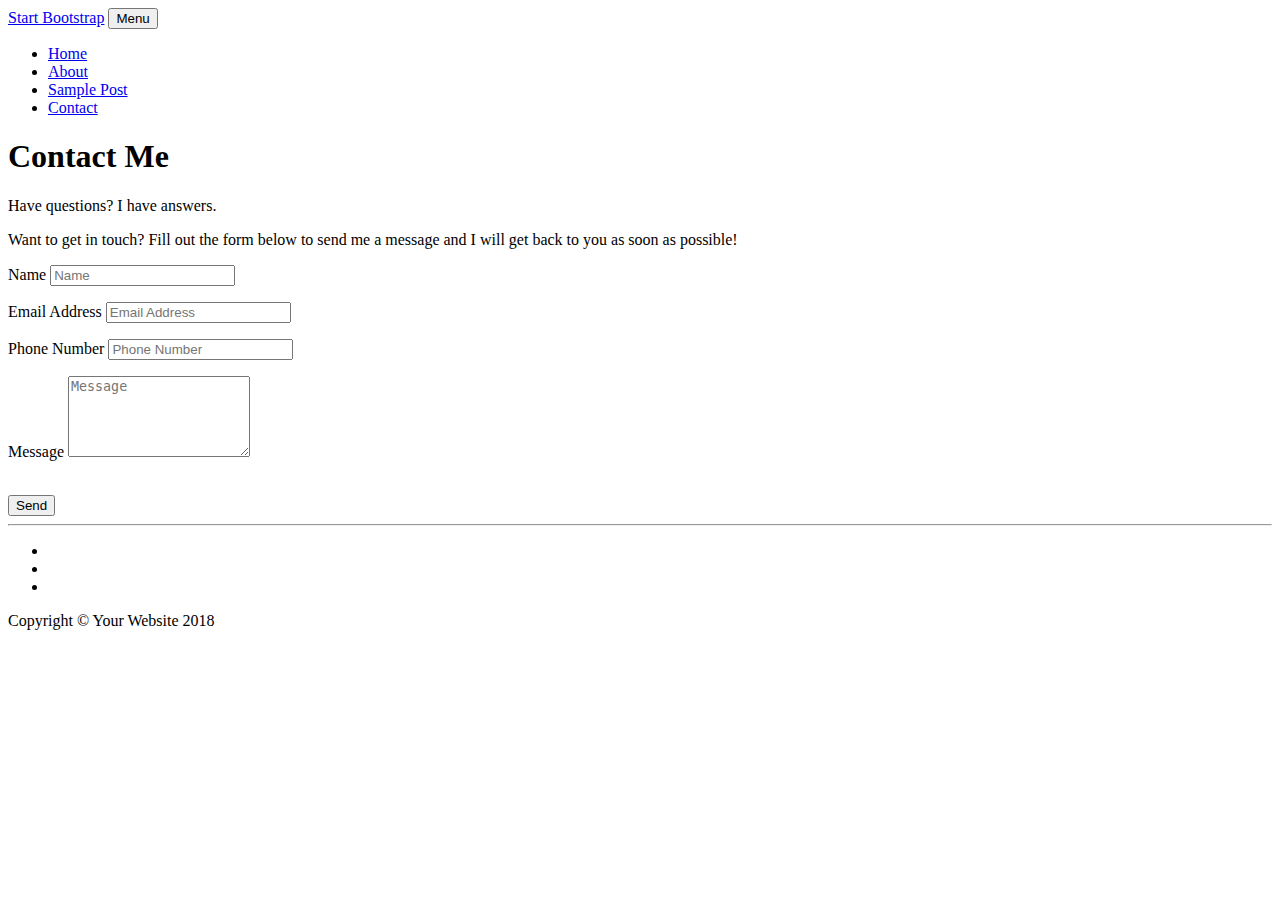
==== contact.html @ 69140db0 "ad" ====
<!DOCTYPE html>
<html lang="en">

  <head>

    <meta charset="utf-8">
    <meta name="viewport" content="width=device-width, initial-scale=1, shrink-to-fit=no">
    <meta name="description" content="">
    <meta name="author" content="">

    <title>Clean Blog - Start Bootstrap Theme</title>

    <!-- Bootstrap core CSS -->
    <link href="vendor/bootstrap/css/bootstrap.min.css" rel="stylesheet">

    <!-- Custom fonts for this template -->
    <link href="vendor/font-awesome/css/font-awesome.min.css" rel="stylesheet" type="text/css">
    <link href='https://fonts.googleapis.com/css?family=Lora:400,700,400italic,700italic' rel='stylesheet' type='text/css'>
    <link href='https://fonts.googleapis.com/css?family=Open+Sans:300italic,400italic,600italic,700italic,800italic,400,300,600,700,800' rel='stylesheet' type='text/css'>

    <!-- Custom styles for this template -->
    <link href="css/clean-blog.min.css" rel="stylesheet">

  </head>

  <body>

    <!-- Navigation -->
    <nav class="navbar navbar-expand-lg navbar-light fixed-top" id="mainNav">
      <div class="container">
        <a class="navbar-brand" href="index.html">Start Bootstrap</a>
        <button class="navbar-toggler navbar-toggler-right" type="button" data-toggle="collapse" data-target="#navbarResponsive" aria-controls="navbarResponsive" aria-expanded="false" aria-label="Toggle navigation">
          Menu
          <i class="fa fa-bars"></i>
        </button>
        <div class="collapse navbar-collapse" id="navbarResponsive">
          <ul class="navbar-nav ml-auto">
            <li class="nav-item">
              <a class="nav-link" href="index.html">Home</a>
            </li>
            <li class="nav-item">
              <a class="nav-link" href="about.html">About</a>
            </li>
            <li class="nav-item">
              <a class="nav-link" href="post.html">Sample Post</a>
            </li>
            <li class="nav-item">
              <a class="nav-link" href="contact.html">Contact</a>
            </li>
          </ul>
        </div>
      </div>
    </nav>

    <!-- Page Header -->
    <header class="masthead" style="background-image: url('img/contact-bg.jpg')">
      <div class="overlay"></div>
      <div class="container">
        <div class="row">
          <div class="col-lg-8 col-md-10 mx-auto">
            <div class="page-heading">
              <h1>Contact Me</h1>
              <span class="subheading">Have questions? I have answers.</span>
            </div>
          </div>
        </div>
      </div>
    </header>

    <!-- Main Content -->
    <div class="container">
      <div class="row">
        <div class="col-lg-8 col-md-10 mx-auto">
          <p>Want to get in touch? Fill out the form below to send me a message and I will get back to you as soon as possible!</p>
          <!-- Contact Form - Enter your email address on line 19 of the mail/contact_me.php file to make this form work. -->
          <!-- WARNING: Some web hosts do not allow emails to be sent through forms to common mail hosts like Gmail or Yahoo. It's recommended that you use a private domain email address! -->
          <!-- To use the contact form, your site must be on a live web host with PHP! The form will not work locally! -->
          <form name="sentMessage" id="contactForm" novalidate>
            <div class="control-group">
              <div class="form-group floating-label-form-group controls">
                <label>Name</label>
                <input type="text" class="form-control" placeholder="Name" id="name" required data-validation-required-message="Please enter your name.">
                <p class="help-block text-danger"></p>
              </div>
            </div>
            <div class="control-group">
              <div class="form-group floating-label-form-group controls">
                <label>Email Address</label>
                <input type="email" class="form-control" placeholder="Email Address" id="email" required data-validation-required-message="Please enter your email address.">
                <p class="help-block text-danger"></p>
              </div>
            </div>
            <div class="control-group">
              <div class="form-group col-xs-12 floating-label-form-group controls">
                <label>Phone Number</label>
                <input type="tel" class="form-control" placeholder="Phone Number" id="phone" required data-validation-required-message="Please enter your phone number.">
                <p class="help-block text-danger"></p>
              </div>
            </div>
            <div class="control-group">
              <div class="form-group floating-label-form-group controls">
                <label>Message</label>
                <textarea rows="5" class="form-control" placeholder="Message" id="message" required data-validation-required-message="Please enter a message."></textarea>
                <p class="help-block text-danger"></p>
              </div>
            </div>
            <br>
            <div id="success"></div>
            <div class="form-group">
              <button type="submit" class="btn btn-primary" id="sendMessageButton">Send</button>
            </div>
          </form>
        </div>
      </div>
    </div>

    <hr>

    <!-- Footer -->
    <footer>
      <div class="container">
        <div class="row">
          <div class="col-lg-8 col-md-10 mx-auto">
            <ul class="list-inline text-center">
              <li class="list-inline-item">
                <a href="#">
                  <span class="fa-stack fa-lg">
                    <i class="fa fa-circle fa-stack-2x"></i>
                    <i class="fa fa-twitter fa-stack-1x fa-inverse"></i>
                  </span>
                </a>
              </li>
              <li class="list-inline-item">
                <a href="#">
                  <span class="fa-stack fa-lg">
                    <i class="fa fa-circle fa-stack-2x"></i>
                    <i class="fa fa-facebook fa-stack-1x fa-inverse"></i>
                  </span>
                </a>
              </li>
              <li class="list-inline-item">
                <a href="#">
                  <span class="fa-stack fa-lg">
                    <i class="fa fa-circle fa-stack-2x"></i>
                    <i class="fa fa-github fa-stack-1x fa-inverse"></i>
                  </span>
                </a>
              </li>
            </ul>
            <p class="copyright text-muted">Copyright &copy; Your Website 2018</p>
          </div>
        </div>
      </div>
    </footer>

    <!-- Bootstrap core JavaScript -->
    <script src="vendor/jquery/jquery.min.js"></script>
    <script src="vendor/bootstrap/js/bootstrap.bundle.min.js"></script>

    <!-- Contact Form JavaScript -->
    <script src="js/jqBootstrapValidation.js"></script>
    <script src="js/contact_me.js"></script>

    <!-- Custom scripts for this template -->
    <script src="js/clean-blog.min.js"></script>

  </body>

</html>
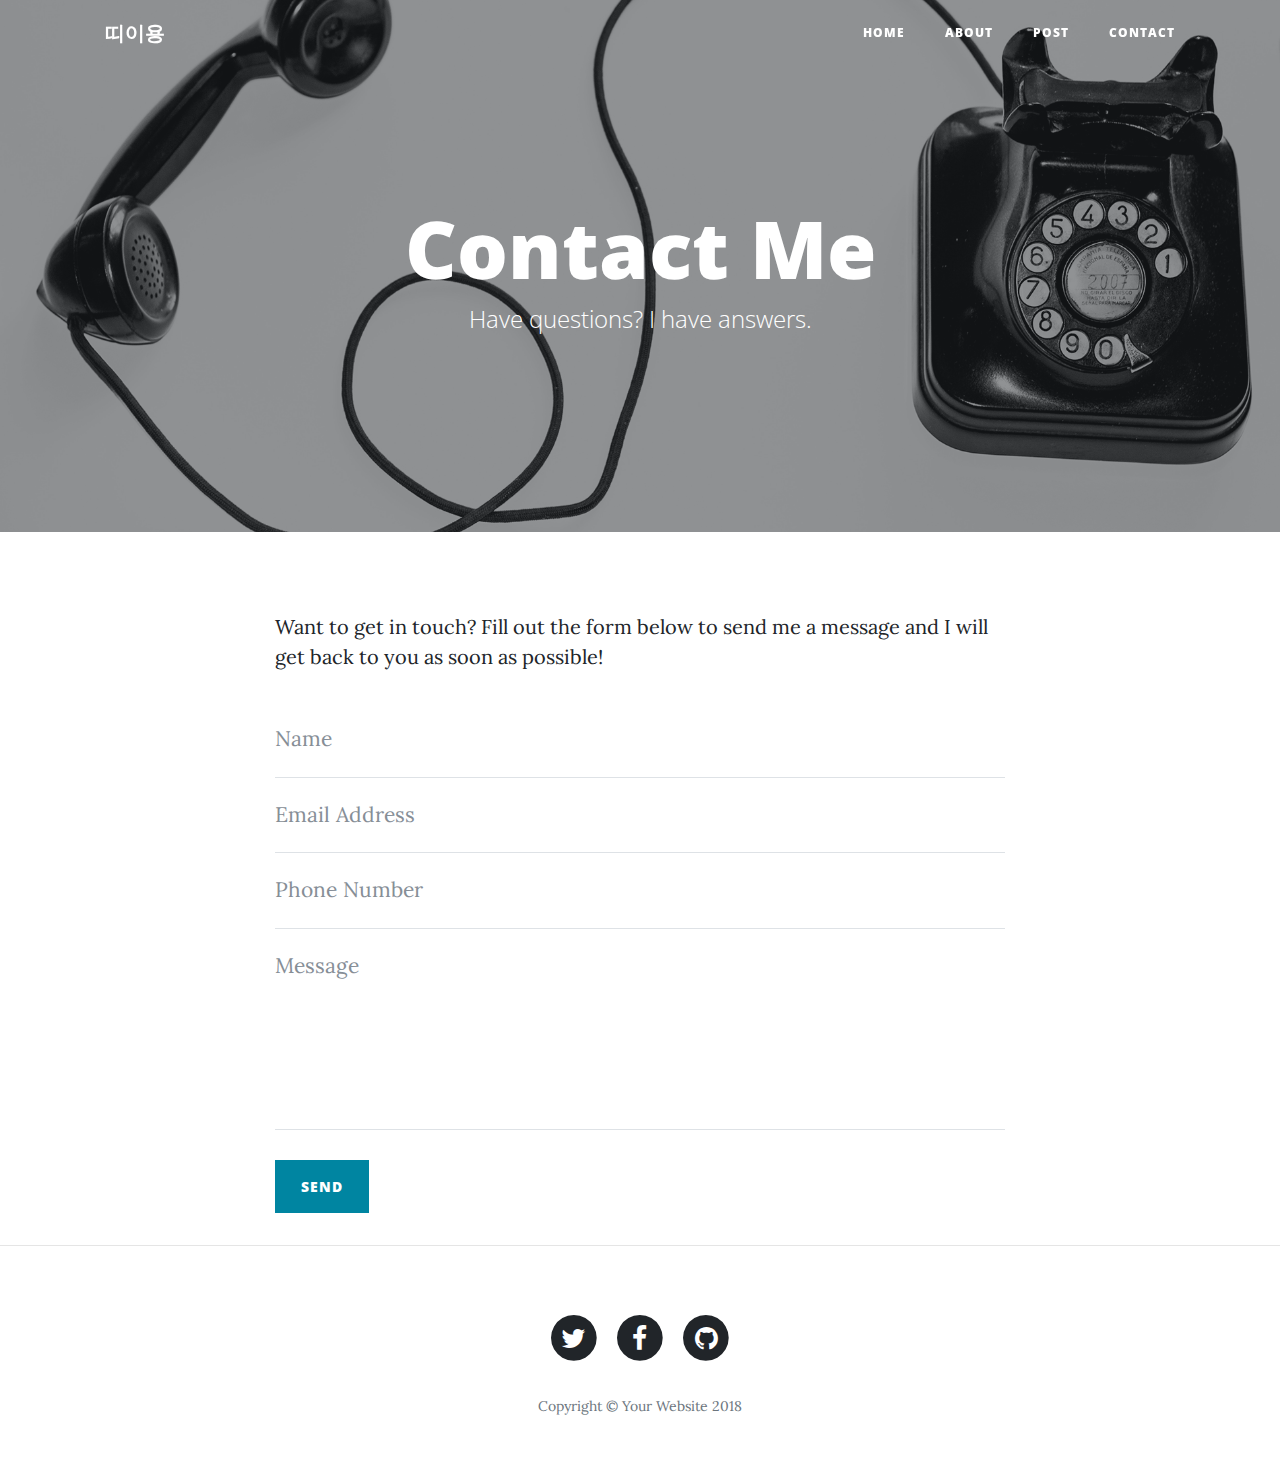
==== commit ac2a10e4: "Add files via upload" ====
--- a/contact.html
+++ b/contact.html
@@ -8,7 +8,7 @@
     <meta name="description" content="">
     <meta name="author" content="">
 
-    <title>Clean Blog - Start Bootstrap Theme</title>
+    <title>잘생겼다</title>
 
     <!-- Bootstrap core CSS -->
     <link href="vendor/bootstrap/css/bootstrap.min.css" rel="stylesheet">
@@ -28,7 +28,7 @@
     <!-- Navigation -->
     <nav class="navbar navbar-expand-lg navbar-light fixed-top" id="mainNav">
       <div class="container">
-        <a class="navbar-brand" href="index.html">Start Bootstrap</a>
+        <a class="navbar-brand" href="index.html">띠이용</a>
         <button class="navbar-toggler navbar-toggler-right" type="button" data-toggle="collapse" data-target="#navbarResponsive" aria-controls="navbarResponsive" aria-expanded="false" aria-label="Toggle navigation">
           Menu
           <i class="fa fa-bars"></i>
@@ -42,7 +42,7 @@
               <a class="nav-link" href="about.html">About</a>
             </li>
             <li class="nav-item">
-              <a class="nav-link" href="post.html">Sample Post</a>
+              <a class="nav-link" href="post.html">Post</a>
             </li>
             <li class="nav-item">
               <a class="nav-link" href="contact.html">Contact</a>
--- a/css/clean-blog.min.css
+++ b/css/clean-blog.min.css
@@ -0,0 +1 @@
+body{font-size:20px;color:#212529;font-family:Lora,'Times New Roman',serif}p{line-height:1.5;margin:30px 0}p a{text-decoration:underline}h1,h2,h3,h4,h5,h6{font-weight:800;font-family:'Open Sans','Helvetica Neue',Helvetica,Arial,sans-serif}a{color:#212529;-webkit-transition:all .2s;-moz-transition:all .2s;transition:all .2s}a:focus,a:hover{color:#0085a1}blockquote{font-style:italic;color:#868e96}.section-heading{font-size:36px;font-weight:700;margin-top:60px}.caption{font-size:14px;font-style:italic;display:block;margin:0;padding:10px;text-align:center;border-bottom-right-radius:5px;border-bottom-left-radius:5px}::-moz-selection{color:#fff;background:#0085a1;text-shadow:none}::selection{color:#fff;background:#0085a1;text-shadow:none}img::selection{color:#fff;background:0 0}img::-moz-selection{color:#fff;background:0 0}#mainNav{position:absolute;border-bottom:1px solid #e9ecef;background-color:#fff;font-family:'Open Sans','Helvetica Neue',Helvetica,Arial,sans-serif}#mainNav .navbar-brand{font-weight:800;color:#343a40}#mainNav .navbar-toggler{font-size:12px;font-weight:800;padding:13px;text-transform:uppercase;color:#343a40}#mainNav .navbar-nav>li.nav-item>a{font-size:12px;font-weight:800;letter-spacing:1px;text-transform:uppercase}@media only screen and (min-width:992px){#mainNav{border-bottom:1px solid transparent;background:0 0}#mainNav .navbar-brand{padding:10px 20px;color:#fff}#mainNav .navbar-brand:focus,#mainNav .navbar-brand:hover{color:rgba(255,255,255,.8)}#mainNav .navbar-nav>li.nav-item>a{padding:10px 20px;color:#fff}#mainNav .navbar-nav>li.nav-item>a:focus,#mainNav .navbar-nav>li.nav-item>a:hover{color:rgba(255,255,255,.8)}}@media only screen and (min-width:992px){#mainNav{-webkit-transition:background-color .2s;-moz-transition:background-color .2s;transition:background-color .2s;-webkit-transform:translate3d(0,0,0);-moz-transform:translate3d(0,0,0);-ms-transform:translate3d(0,0,0);-o-transform:translate3d(0,0,0);transform:translate3d(0,0,0);-webkit-backface-visibility:hidden}#mainNav.is-fixed{position:fixed;top:-67px;-webkit-transition:-webkit-transform .2s;-moz-transition:-moz-transform .2s;transition:transform .2s;border-bottom:1px solid #fff;background-color:rgba(255,255,255,.9)}#mainNav.is-fixed .navbar-brand{color:#212529}#mainNav.is-fixed .navbar-brand:focus,#mainNav.is-fixed .navbar-brand:hover{color:#0085a1}#mainNav.is-fixed .navbar-nav>li.nav-item>a{color:#212529}#mainNav.is-fixed .navbar-nav>li.nav-item>a:focus,#mainNav.is-fixed .navbar-nav>li.nav-item>a:hover{color:#0085a1}#mainNav.is-visible{-webkit-transform:translate3d(0,100%,0);-moz-transform:translate3d(0,100%,0);-ms-transform:translate3d(0,100%,0);-o-transform:translate3d(0,100%,0);transform:translate3d(0,100%,0)}}header.masthead{margin-bottom:50px;background:no-repeat center center;background-color:#868e96;background-attachment:scroll;position:relative;-webkit-background-size:cover;-moz-background-size:cover;-o-background-size:cover;background-size:cover}header.masthead .overlay{position:absolute;top:0;left:0;height:100%;width:100%;background-color:#212529;opacity:.5}header.masthead .page-heading,header.masthead .post-heading,header.masthead .site-heading{padding:200px 0 150px;color:#fff}@media only screen and (min-width:768px){header.masthead .page-heading,header.masthead .post-heading,header.masthead .site-heading{padding:200px 0}}header.masthead .page-heading,header.masthead .site-heading{text-align:center}header.masthead .page-heading h1,header.masthead .site-heading h1{font-size:50px;margin-top:0}header.masthead .page-heading .subheading,header.masthead .site-heading .subheading{font-size:24px;font-weight:300;line-height:1.1;display:block;margin:10px 0 0;font-family:'Open Sans','Helvetica Neue',Helvetica,Arial,sans-serif}@media only screen and (min-width:768px){header.masthead .page-heading h1,header.masthead .site-heading h1{font-size:80px}}header.masthead .post-heading h1{font-size:35px}header.masthead .post-heading .meta,header.masthead .post-heading .subheading{line-height:1.1;display:block}header.masthead .post-heading .subheading{font-size:24px;font-weight:600;margin:10px 0 30px;font-family:'Open Sans','Helvetica Neue',Helvetica,Arial,sans-serif}header.masthead .post-heading .meta{font-size:20px;font-weight:300;font-style:italic;font-family:Lora,'Times New Roman',serif}header.masthead .post-heading .meta a{color:#fff}@media only screen and (min-width:768px){header.masthead .post-heading h1{font-size:55px}header.masthead .post-heading .subheading{font-size:30px}}.post-preview>a{color:#212529}.post-preview>a:focus,.post-preview>a:hover{text-decoration:none;color:#0085a1}.post-preview>a>.post-title{font-size:30px;margin-top:30px;margin-bottom:10px}.post-preview>a>.post-subtitle{font-weight:300;margin:0 0 10px}.post-preview>.post-meta{font-size:18px;font-style:italic;margin-top:0;color:#868e96}.post-preview>.post-meta>a{text-decoration:none;color:#212529}.post-preview>.post-meta>a:focus,.post-preview>.post-meta>a:hover{text-decoration:underline;color:#0085a1}@media only screen and (min-width:768px){.post-preview>a>.post-title{font-size:36px}}.floating-label-form-group{font-size:14px;position:relative;margin-bottom:0;padding-bottom:.5em;border-bottom:1px solid #dee2e6}.floating-label-form-group input,.floating-label-form-group textarea{font-size:1.5em;position:relative;z-index:1;padding:0;resize:none;border:none;border-radius:0;background:0 0;box-shadow:none!important;font-family:Lora,'Times New Roman',serif}.floating-label-form-group input::-webkit-input-placeholder,.floating-label-form-group textarea::-webkit-input-placeholder{color:#868e96;font-family:Lora,'Times New Roman',serif}.floating-label-form-group label{font-size:.85em;line-height:1.764705882em;position:relative;z-index:0;top:2em;display:block;margin:0;-webkit-transition:top .3s ease,opacity .3s ease;-moz-transition:top .3s ease,opacity .3s ease;-ms-transition:top .3s ease,opacity .3s ease;transition:top .3s ease,opacity .3s ease;vertical-align:middle;vertical-align:baseline;opacity:0}.floating-label-form-group .help-block{margin:15px 0}.floating-label-form-group-with-value label{top:0;opacity:1}.floating-label-form-group-with-focus label{color:#0085a1}form .form-group:first-child .floating-label-form-group{border-top:1px solid #dee2e6}footer{padding:50px 0 65px}footer .list-inline{margin:0;padding:0}footer .copyright{font-size:14px;margin-bottom:0;text-align:center}.btn{font-size:14px;font-weight:800;padding:15px 25px;letter-spacing:1px;text-transform:uppercase;border-radius:0;font-family:'Open Sans','Helvetica Neue',Helvetica,Arial,sans-serif}.btn-primary{background-color:#0085a1;border-color:#0085a1}.btn-primary:active,.btn-primary:focus,.btn-primary:hover{color:#fff;background-color:#00657b!important;border-color:#00657b!important}.btn-lg{font-size:16px;padding:25px 35px}